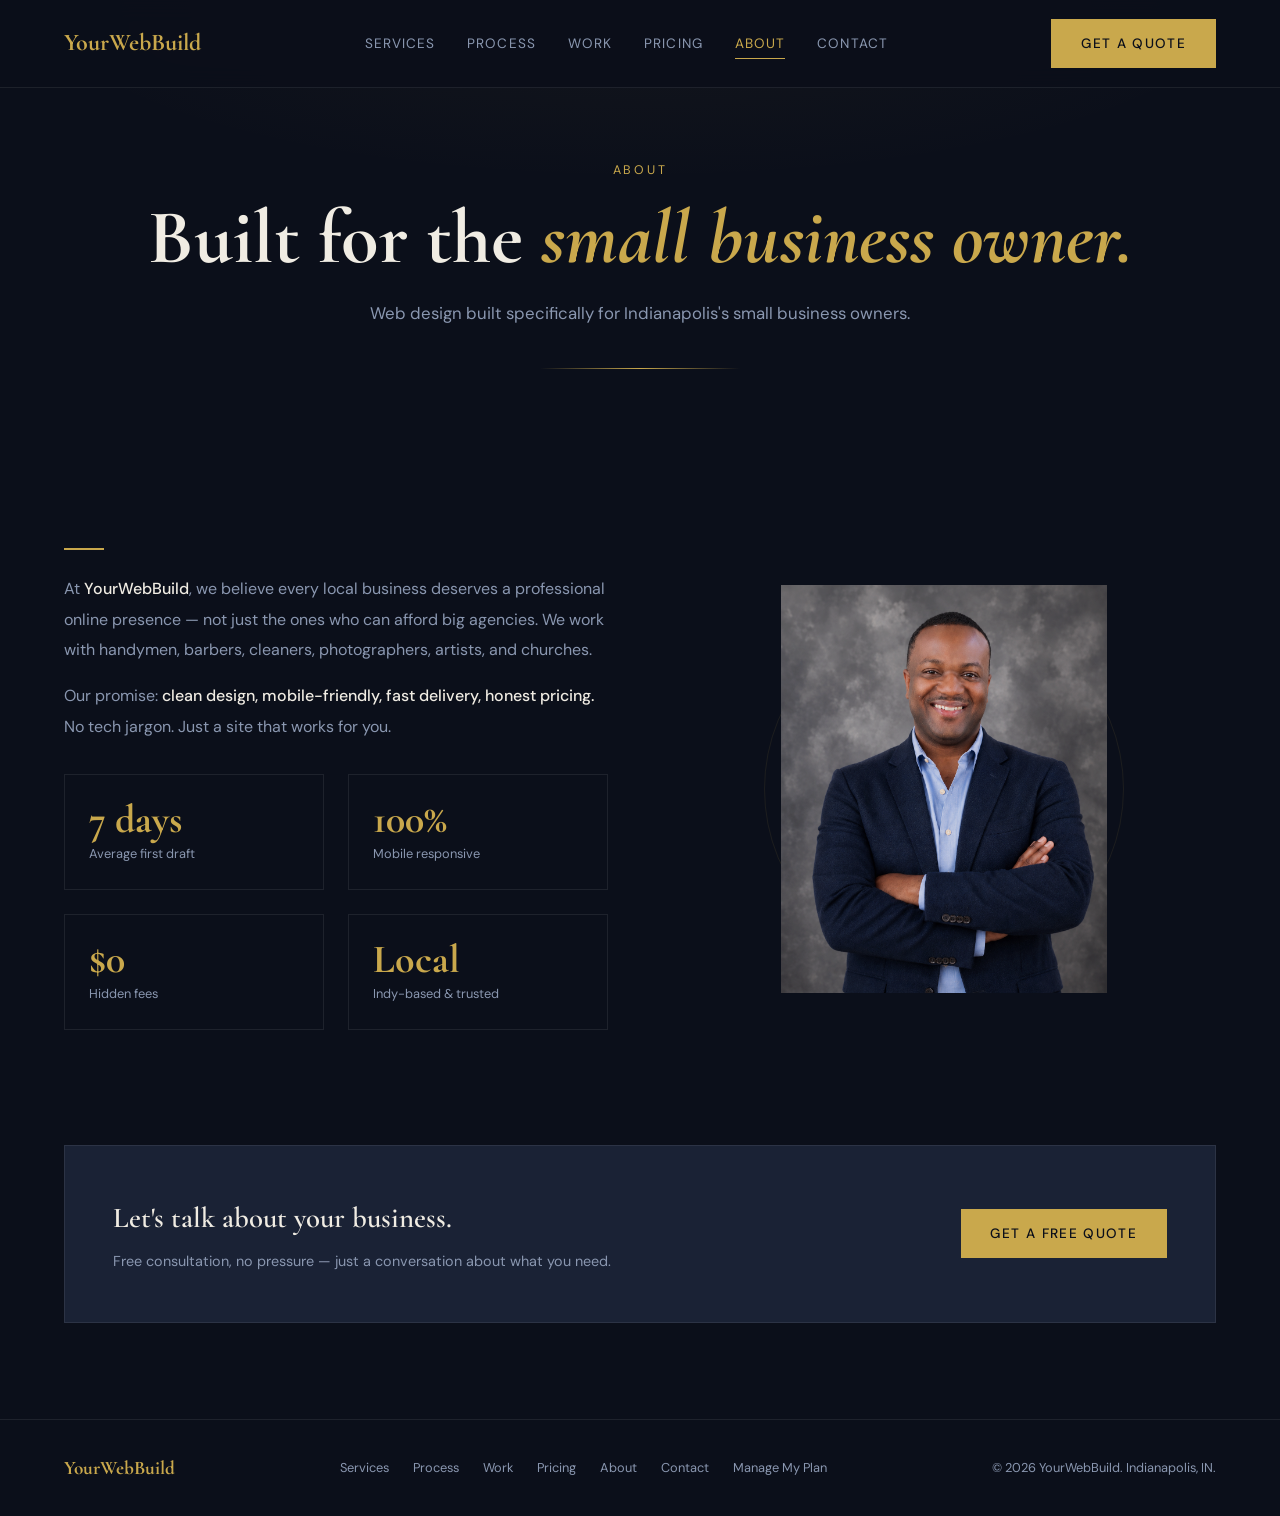
==== about.html @ edeecb87 "Going from a single page to multi page site" ====
<!DOCTYPE html>
<html lang="en">
<head>
<meta charset="UTF-8"/>
<meta name="viewport" content="width=device-width,initial-scale=1.0"/>

<meta name="description" content="YourWebBuild builds professional websites for Indianapolis small businesses — handymen, barbers, cleaners, photographers, artists, and churches. Clean design, honest pricing."/>
<meta name="robots" content="index, follow"/>
<meta property="og:title" content="About | YourWebBuild"/>
<meta property="og:description" content="We believe every local business deserves a professional online presence — not just the ones who can afford big agencies."/>
<meta property="og:type" content="website"/>
<meta property="og:url" content="https://yourwebbuild.com/about.html"/>

<title>About | YourWebBuild</title>
<link rel="preconnect" href="https://fonts.googleapis.com">
<link rel="preconnect" href="https://fonts.gstatic.com" crossorigin>
<link href="https://fonts.googleapis.com/css2?family=Cormorant+Garamond:wght@400;600;700&family=DM+Sans:wght@300;400;500&display=swap" rel="stylesheet"/>
<link rel="icon" type="image/x-icon" href="Images/ywb-blue-tab.png">
<link rel="stylesheet" href="style.css">

<style>
.about-inner{display:grid;grid-template-columns:1fr 1fr;gap:4rem;align-items:center;max-width:1200px;margin:0 auto;}
.about-text p{color:var(--muted);line-height:1.9;margin-bottom:1rem;}
.about-text p strong{color:var(--white);font-weight:500;}
.about-stats{display:grid;grid-template-columns:1fr 1fr;gap:1.5rem;margin-top:2rem;}
.stat{padding:1.5rem;border:1px solid var(--border);transition:border-color .3s,transform .3s cubic-bezier(.22,1,.36,1);}
.stat:hover{border-color:var(--gold);transform:translateY(-2px);}
.stat-num{font-family:'Cormorant Garamond',serif;font-size:2.5rem;font-weight:700;color:var(--gold);line-height:1;}
.stat-label{font-size:.8rem;color:var(--muted);margin-top:.25rem;}

.about-visual{background:none;);border:none;height:520px;display:flex;align-items:center;justify-content:center;position:relative;overflow:hidden;}
.ring{position:absolute;border-radius:50%;border:1px solid #c9a84c18;top:50%;left:50%;transform:translate(-50%,-50%) scale(0);opacity:0;transition:transform 1s cubic-bezier(.22,1,.36,1),opacity 1s ease;}
.about-visual.visible .ring{opacity:1;}
.about-visual.visible .ring1{transform:translate(-50%,-50%) scale(1);width:160px;height:160px;transition-delay:.1s;}
.about-visual.visible .ring2{transform:translate(-50%,-50%) scale(1);width:260px;height:260px;transition-delay:.25s;}
.about-visual.visible .ring3{transform:translate(-50%,-50%) scale(1);width:360px;height:360px;transition-delay:.4s;}
.about-monogram{width:60%;opacity:0;position:relative;z-index:1;transition:opacity .8s ease .5s;}
.about-monogram img{width:100%;display:block;}
.about-visual.visible .about-monogram{opacity:.9;}

@media(max-width:900px){
  .about-inner{grid-template-columns:1fr;}
  .about-visual{height:380px;}
}
</style>
</head>
<body>

<nav id="main-nav">
  <a href="index.html" class="nav-logo">YourWebBuild</a>
  <div class="nav-links" id="navLinks">
    <a href="index.html#services">Services</a>
    <a href="process.html">Process</a>
    <a href="portfolio.html">Work</a>
    <a href="pricing.html">Pricing</a>
    <a href="about.html" class="active">About</a>
    <a href="contact.html">Contact</a>
  </div>
  <div class="nav-right">
    <a href="contact.html" class="btn btn-fill">Get a Quote</a>
    <button class="nav-toggle" id="navToggle" aria-label="Toggle menu" aria-expanded="false">
      <span></span><span></span><span></span>
    </button>
  </div>
</nav>

<div class="page-hero">
  <div class="hero-eyebrow">About</div>
  <h1 class="page-title">Built for the <em>small business owner.</em></h1>
  <p class="page-sub">Web design built specifically for Indianapolis's small business owners.</p>
  <div class="gold-divider"></div>
</div>

<section>
  <div class="about-inner">
    <div class="about-text">
      <div class="gold-line reveal d1"></div>
      <p class="reveal d2">At <strong>YourWebBuild</strong>, we believe every local business deserves a professional online presence — not just the ones who can afford big agencies. We work with handymen, barbers, cleaners, photographers, artists, and churches.</p>
      <p class="reveal d3">Our promise: <strong>clean design, mobile-friendly, fast delivery, honest pricing.</strong> No tech jargon. Just a site that works for you.</p>
      <div class="about-stats">
        <div class="stat reveal d1"><div class="stat-num">7 days</div><div class="stat-label">Average first draft</div></div>
        <div class="stat reveal d2"><div class="stat-num">100%</div><div class="stat-label">Mobile responsive</div></div>
        <div class="stat reveal d3"><div class="stat-num">$0</div><div class="stat-label">Hidden fees</div></div>
        <div class="stat reveal d4"><div class="stat-num">Local</div><div class="stat-label">Indy-based &amp; trusted</div></div>
      </div>
    </div>
    <div class="about-visual reveal-right">
      <div class="ring ring1"></div><div class="ring ring2"></div><div class="ring ring3"></div>
      <div class="about-monogram"><img src="Images/portrait.png"></div>
    </div>
  </div>
</section>

<div class="cta-band reveal">
  <div class="cta-band-text">
    <h3>Let's talk about your business.</h3>
    <p>Free consultation, no pressure — just a conversation about what you need.</p>
  </div>
  <a href="contact.html" class="btn btn-fill">Get a Free Quote</a>
</div>

<footer>
  <div class="footer-logo">YourWebBuild</div>
  <div class="footer-links">
    <a href="index.html#services">Services</a>
    <a href="process.html">Process</a>
    <a href="portfolio.html">Work</a>
    <a href="pricing.html">Pricing</a>
    <a href="about.html">About</a>
    <a href="contact.html">Contact</a>
    <a href="https://billing.stripe.com/p/login/test_aFa7sK5XEgO0h2pbyrfMA00">Manage My Plan</a>
  </div>
  <div class="footer-copy">© 2026 YourWebBuild. Indianapolis, IN.</div>
</footer>

<script src="script.js"></script>
</body>
</html>
---- style.css ----
/* ============================================================
   YourWebBuild — Shared Styles
   Linked on every page. Page-specific styles (hero, pricing
   cards, contact form, etc.) live in each file's own <style>
   block, layered on top of this.
   ============================================================ */

*{margin:0;padding:0;box-sizing:border-box;}
:root{
  --navy:#0b0f1a;--navy2:#111827;--navy3:#1a2235;
  --gold:#c9a84c;--gold2:#e8c96a;--white:#f0ece3;--muted:#8a97b0;--border:#ffffff14;
}
html{scroll-behavior:auto;}
body{background:var(--navy);color:var(--white);font-family:'DM Sans',sans-serif;font-size:16px;line-height:1.7;overflow-x:hidden;}
a{color:inherit;text-decoration:none;}

/* Reveal animations */
.reveal{opacity:0;transform:translateY(38px);transition:opacity .7s cubic-bezier(.22,1,.36,1),transform .7s cubic-bezier(.22,1,.36,1);}
.reveal.visible{opacity:1;transform:translateY(0);}
.reveal-left{opacity:0;transform:translateX(-38px);transition:opacity .7s cubic-bezier(.22,1,.36,1),transform .7s cubic-bezier(.22,1,.36,1);}
.reveal-left.visible{opacity:1;transform:translateX(0);}
.reveal-right{opacity:0;transform:translateX(38px);transition:opacity .7s cubic-bezier(.22,1,.36,1),transform .7s cubic-bezier(.22,1,.36,1);}
.reveal-right.visible{opacity:1;transform:translateX(0);}
.d1{transition-delay:.00s;}.d2{transition-delay:.12s;}.d3{transition-delay:.24s;}.d4{transition-delay:.36s;}.d5{transition-delay:.48s;}

/* Nav — identical on every page; only the active link differs */
nav{position:fixed;top:0;left:0;right:0;z-index:100;display:flex;align-items:center;justify-content:space-between;padding:1.2rem 5%;background:rgba(11,15,26,.92);backdrop-filter:blur(12px);border-bottom:1px solid var(--border);transition:padding .3s;}
nav.scrolled{padding:.8rem 5%;}
.nav-logo{font-family:'Cormorant Garamond',serif;font-size:1.5rem;font-weight:700;color:var(--gold);}
.nav-links{display:flex;gap:2rem;}
.nav-links a{font-size:.85rem;letter-spacing:.08em;text-transform:uppercase;color:var(--muted);transition:color .2s;position:relative;}
.nav-links a::after{content:'';position:absolute;bottom:-4px;left:0;width:0;height:1px;background:var(--gold);transition:width .3s cubic-bezier(.22,1,.36,1);}
.nav-links a:hover{color:var(--gold);}
.nav-links a:hover::after{width:100%;}
.nav-links a.active{color:var(--gold);}
.nav-links a.active::after{width:100%;}

.nav-right{display:flex;align-items:center;gap:1.25rem;position:relative;z-index:101;}

.nav-toggle{display:none;flex-direction:column;justify-content:center;gap:5px;width:26px;height:20px;background:none;border:none;cursor:pointer;padding:0;}
.nav-toggle span{display:block;width:100%;height:2px;background:var(--gold);transition:transform .3s cubic-bezier(.22,1,.36,1),opacity .3s ease;}
.nav-toggle[aria-expanded="true"] span:nth-child(1){transform:translateY(7px) rotate(45deg);}
.nav-toggle[aria-expanded="true"] span:nth-child(2){opacity:0;}
.nav-toggle[aria-expanded="true"] span:nth-child(3){transform:translateY(-7px) rotate(-45deg);}

.btn{display:inline-block;padding:.75rem 1.8rem;border:1px solid var(--gold);color:var(--gold);font-family:'DM Sans',sans-serif;font-size:.85rem;letter-spacing:.1em;text-transform:uppercase;cursor:pointer;transition:all .25s;background:transparent;}
.btn:hover{background:var(--gold);color:var(--navy);}
.btn-fill{background:var(--gold);color:var(--navy);font-weight:500;}
.btn-fill:hover{background:var(--gold2);border-color:var(--gold2);}

section{padding:6rem 5%;}
h2.section-title{font-family:'Cormorant Garamond',serif;font-size:clamp(2rem,4vw,3rem);font-weight:600;color:var(--white);margin-bottom:1.5rem;line-height:2.8rem;}
.section-sub{font-size:.95rem;color:var(--muted);margin-bottom:3rem;}
.gold-line{display:block;width:0;height:2px;background:var(--gold);margin-bottom:1.5rem;transition:width .9s cubic-bezier(.22,1,.36,1);}
.gold-line.visible{width:40px;}

/* Subpage hero — Process / Pricing / About / Contact / Work all open this way */
.page-hero{padding:10rem 5% 4rem;text-align:center;position:relative;overflow:hidden;}
.page-hero::before{content:'';position:absolute;inset:0;background:radial-gradient(ellipse 70% 60% at 50% 0%,#c9a84c0c 0%,transparent 70%);pointer-events:none;}
.hero-eyebrow{font-size:.78rem;letter-spacing:.22em;text-transform:uppercase;color:var(--gold);margin-bottom:1rem;opacity:0;animation:fadeUp .7s cubic-bezier(.22,1,.36,1) .2s forwards;}
.page-title{font-family:'Cormorant Garamond',serif;font-size:clamp(2.8rem,6vw,5rem);font-weight:700;line-height:1.08;margin-bottom:1.2rem;opacity:0;animation:fadeUp .8s cubic-bezier(.22,1,.36,1) .35s forwards;}
.page-title em{font-style:italic;color:var(--gold);}
.page-sub{font-size:1.05rem;color:var(--muted);max-width:560px;margin:0 auto 1.5rem;opacity:0;animation:fadeUp .8s cubic-bezier(.22,1,.36,1) .5s forwards;}
.gold-divider{width:0;height:1px;background:linear-gradient(90deg,transparent,var(--gold),transparent);margin:2.5rem auto 0;animation:expandLine 1s cubic-bezier(.22,1,.36,1) .8s forwards;}
@keyframes expandLine{to{width:200px;}}
@keyframes fadeUp{from{opacity:0;transform:translateY(28px);}to{opacity:1;transform:translateY(0);}}

/* CTA band — closes out every subpage */
.cta-band{margin:0 5% 6rem;border:1px solid var(--border);background:var(--navy3);padding:3rem;display:flex;align-items:center;justify-content:space-between;gap:2rem;flex-wrap:wrap;}
.cta-band-text h3{font-family:'Cormorant Garamond',serif;font-size:1.8rem;font-weight:600;margin-bottom:.4rem;}
.cta-band-text p{font-size:.9rem;color:var(--muted);}

footer{padding:2rem 5%;border-top:1px solid var(--border);display:flex;align-items:center;justify-content:space-between;flex-wrap:wrap;gap:1rem;}
.footer-logo{font-family:'Cormorant Garamond',serif;font-size:1.2rem;font-weight:700;color:var(--gold);}
.footer-copy{font-size:.8rem;color:var(--muted);}
.footer-links{display:flex;gap:1.5rem;flex-wrap:wrap;}
.footer-links a{font-size:.8rem;color:var(--muted);}
.footer-links a:hover{color:var(--gold);}

@media(max-width:900px){
  .nav-toggle{display:flex;}

  /* backdrop-filter on nav makes nav the "containing block" for any
     position:fixed element inside it — including .nav-links. That
     traps the full-screen menu inside nav's own ~70px-tall box
     instead of the real viewport. Turning it off here is the fix. */
  nav{backdrop-filter:none;}

  .nav-links{
    position:fixed;
    inset:0;
    background:var(--navy);
    display:flex;
    flex-direction:column;
    align-items:center;
    justify-content:center;
    gap:2.2rem;
    transform:translateY(-100%);
    opacity:0;
    pointer-events:none;
    transition:transform .35s cubic-bezier(.22,1,.36,1),opacity .35s ease;
    z-index:90;
  }
  .nav-links.open{
    transform:translateY(0);
    opacity:1;
    pointer-events:auto;
  }
  .nav-links a{font-size:1.15rem;}
  .nav-links a::after{display:none;}
  body.nav-open{overflow:hidden;}
}
@media(max-width:640px){
  .cta-band{flex-direction:column;text-align:center;}
  .nav-right .btn-fill{padding:.6rem 1.1rem;font-size:.75rem;}
}
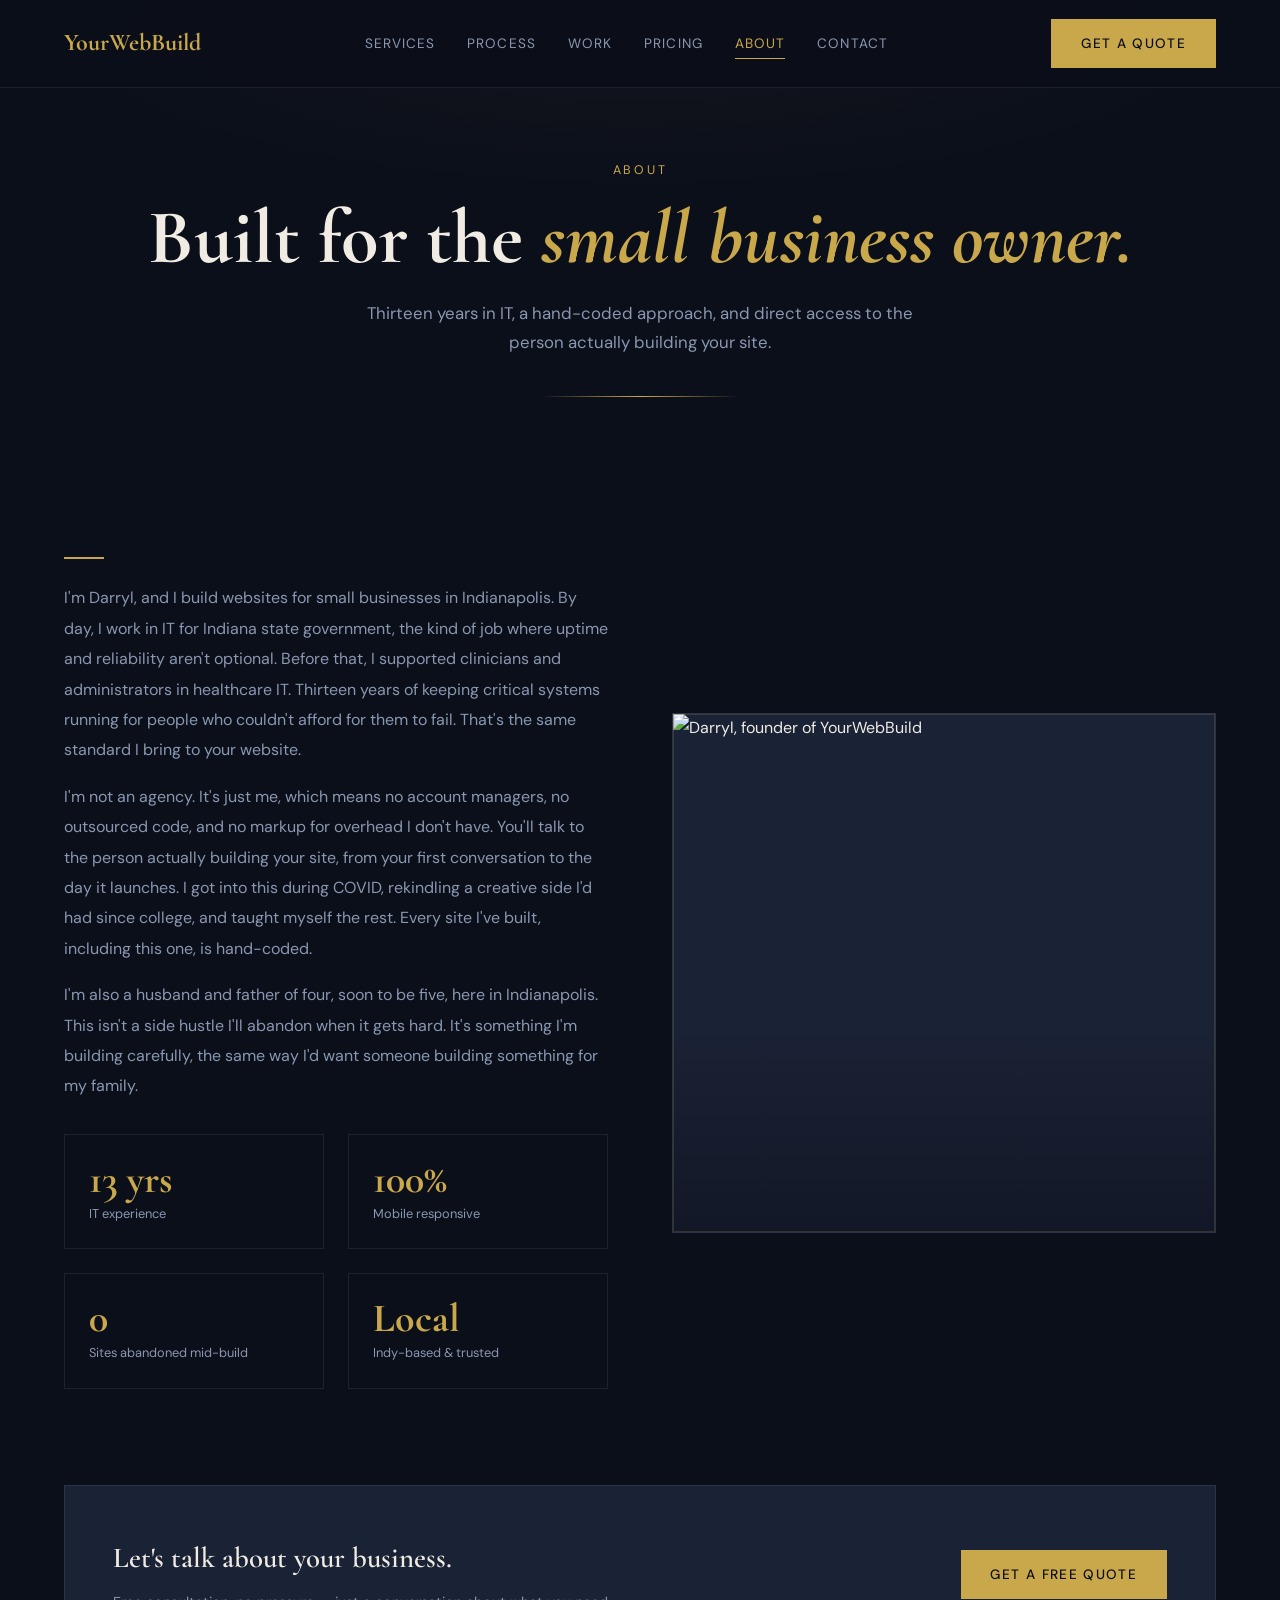
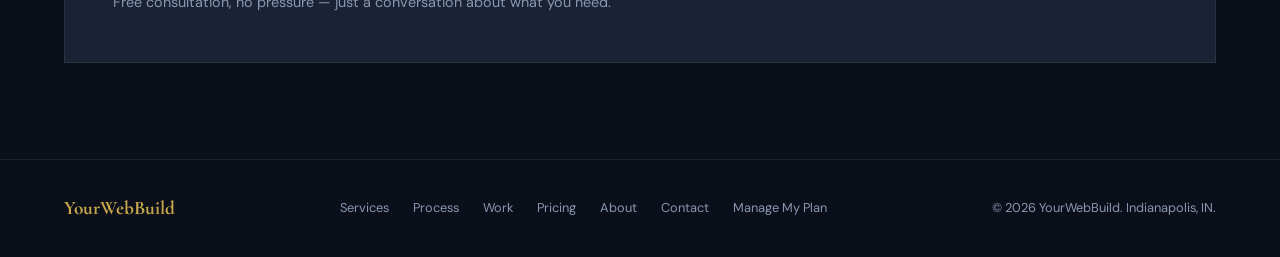
==== commit 499c04eb: "Updated the About page" ====
--- a/about.html
+++ b/about.html
@@ -4,10 +4,10 @@
 <meta charset="UTF-8"/>
 <meta name="viewport" content="width=device-width,initial-scale=1.0"/>
 
-<meta name="description" content="YourWebBuild builds professional websites for Indianapolis small businesses — handymen, barbers, cleaners, photographers, artists, and churches. Clean design, honest pricing."/>
+<meta name="description" content="Meet Darryl, the Indianapolis web developer behind YourWebBuild. 13 years in IT, a hand-coded approach, and direct access to the person actually building your site."/>
 <meta name="robots" content="index, follow"/>
 <meta property="og:title" content="About | YourWebBuild"/>
-<meta property="og:description" content="We believe every local business deserves a professional online presence — not just the ones who can afford big agencies."/>
+<meta property="og:description" content="13 years in IT, no agency markup, no outsourced code. Just the person building your website, start to finish."/>
 <meta property="og:type" content="website"/>
 <meta property="og:url" content="https://yourwebbuild.com/about.html"/>
 
@@ -28,15 +28,11 @@
 .stat-num{font-family:'Cormorant Garamond',serif;font-size:2.5rem;font-weight:700;color:var(--gold);line-height:1;}
 .stat-label{font-size:.8rem;color:var(--muted);margin-top:.25rem;}
 
-.about-visual{background:none;);border:none;height:520px;display:flex;align-items:center;justify-content:center;position:relative;overflow:hidden;}
-.ring{position:absolute;border-radius:50%;border:1px solid #c9a84c18;top:50%;left:50%;transform:translate(-50%,-50%) scale(0);opacity:0;transition:transform 1s cubic-bezier(.22,1,.36,1),opacity 1s ease;}
-.about-visual.visible .ring{opacity:1;}
-.about-visual.visible .ring1{transform:translate(-50%,-50%) scale(1);width:160px;height:160px;transition-delay:.1s;}
-.about-visual.visible .ring2{transform:translate(-50%,-50%) scale(1);width:260px;height:260px;transition-delay:.25s;}
-.about-visual.visible .ring3{transform:translate(-50%,-50%) scale(1);width:360px;height:360px;transition-delay:.4s;}
-.about-monogram{width:60%;opacity:0;position:relative;z-index:1;transition:opacity .8s ease .5s;}
-.about-monogram img{width:100%;display:block;}
-.about-visual.visible .about-monogram{opacity:.9;}
+.about-visual{background:var(--navy3);border:1px solid var(--border);height:520px;position:relative;overflow:hidden;}
+.about-visual img{width:100%;height:100%;object-fit:cover;object-position:50% 18%;display:block;opacity:0;transform:scale(1.04);transition:opacity 1s ease .15s,transform 1.1s cubic-bezier(.22,1,.36,1) .15s;}
+.about-visual.visible img{opacity:1;transform:scale(1);}
+.about-visual::after{content:'';position:absolute;inset:0;background:linear-gradient(180deg,transparent 60%,rgba(11,15,26,.55) 100%);pointer-events:none;}
+.about-visual::before{content:'';position:absolute;inset:0;border:1px solid #c9a84c30;z-index:1;pointer-events:none;}
 
 @media(max-width:900px){
   .about-inner{grid-template-columns:1fr;}
@@ -67,7 +63,7 @@
 <div class="page-hero">
   <div class="hero-eyebrow">About</div>
   <h1 class="page-title">Built for the <em>small business owner.</em></h1>
-  <p class="page-sub">Web design built specifically for Indianapolis's small business owners.</p>
+  <p class="page-sub">Thirteen years in IT, a hand-coded approach, and direct access to the person actually building your site.</p>
   <div class="gold-divider"></div>
 </div>
 
@@ -75,18 +71,18 @@
   <div class="about-inner">
     <div class="about-text">
       <div class="gold-line reveal d1"></div>
-      <p class="reveal d2">At <strong>YourWebBuild</strong>, we believe every local business deserves a professional online presence — not just the ones who can afford big agencies. We work with handymen, barbers, cleaners, photographers, artists, and churches.</p>
-      <p class="reveal d3">Our promise: <strong>clean design, mobile-friendly, fast delivery, honest pricing.</strong> No tech jargon. Just a site that works for you.</p>
+      <p class="reveal d2">I'm Darryl, and I build websites for small businesses in Indianapolis. By day, I work in IT for Indiana state government, the kind of job where uptime and reliability aren't optional. Before that, I supported clinicians and administrators in healthcare IT. Thirteen years of keeping critical systems running for people who couldn't afford for them to fail. That's the same standard I bring to your website.</p>
+      <p class="reveal d3">I'm not an agency. It's just me, which means no account managers, no outsourced code, and no markup for overhead I don't have. You'll talk to the person actually building your site, from your first conversation to the day it launches. I got into this during COVID, rekindling a creative side I'd had since college, and taught myself the rest. Every site I've built, including this one, is hand-coded.</p>
+      <p class="reveal d4">I'm also a husband and father of four, soon to be five, here in Indianapolis. This isn't a side hustle I'll abandon when it gets hard. It's something I'm building carefully, the same way I'd want someone building something for my family.</p>
       <div class="about-stats">
-        <div class="stat reveal d1"><div class="stat-num">7 days</div><div class="stat-label">Average first draft</div></div>
+        <div class="stat reveal d1"><div class="stat-num">13 yrs</div><div class="stat-label">IT experience</div></div>
         <div class="stat reveal d2"><div class="stat-num">100%</div><div class="stat-label">Mobile responsive</div></div>
-        <div class="stat reveal d3"><div class="stat-num">$0</div><div class="stat-label">Hidden fees</div></div>
+        <div class="stat reveal d3"><div class="stat-num">0</div><div class="stat-label">Sites abandoned mid-build</div></div>
         <div class="stat reveal d4"><div class="stat-num">Local</div><div class="stat-label">Indy-based &amp; trusted</div></div>
       </div>
     </div>
     <div class="about-visual reveal-right">
-      <div class="ring ring1"></div><div class="ring ring2"></div><div class="ring ring3"></div>
-      <div class="about-monogram"><img src="Images/portrait.png"></div>
+      <img src="Images/about-me.png" alt="Darryl, founder of YourWebBuild" />
     </div>
   </div>
 </section>
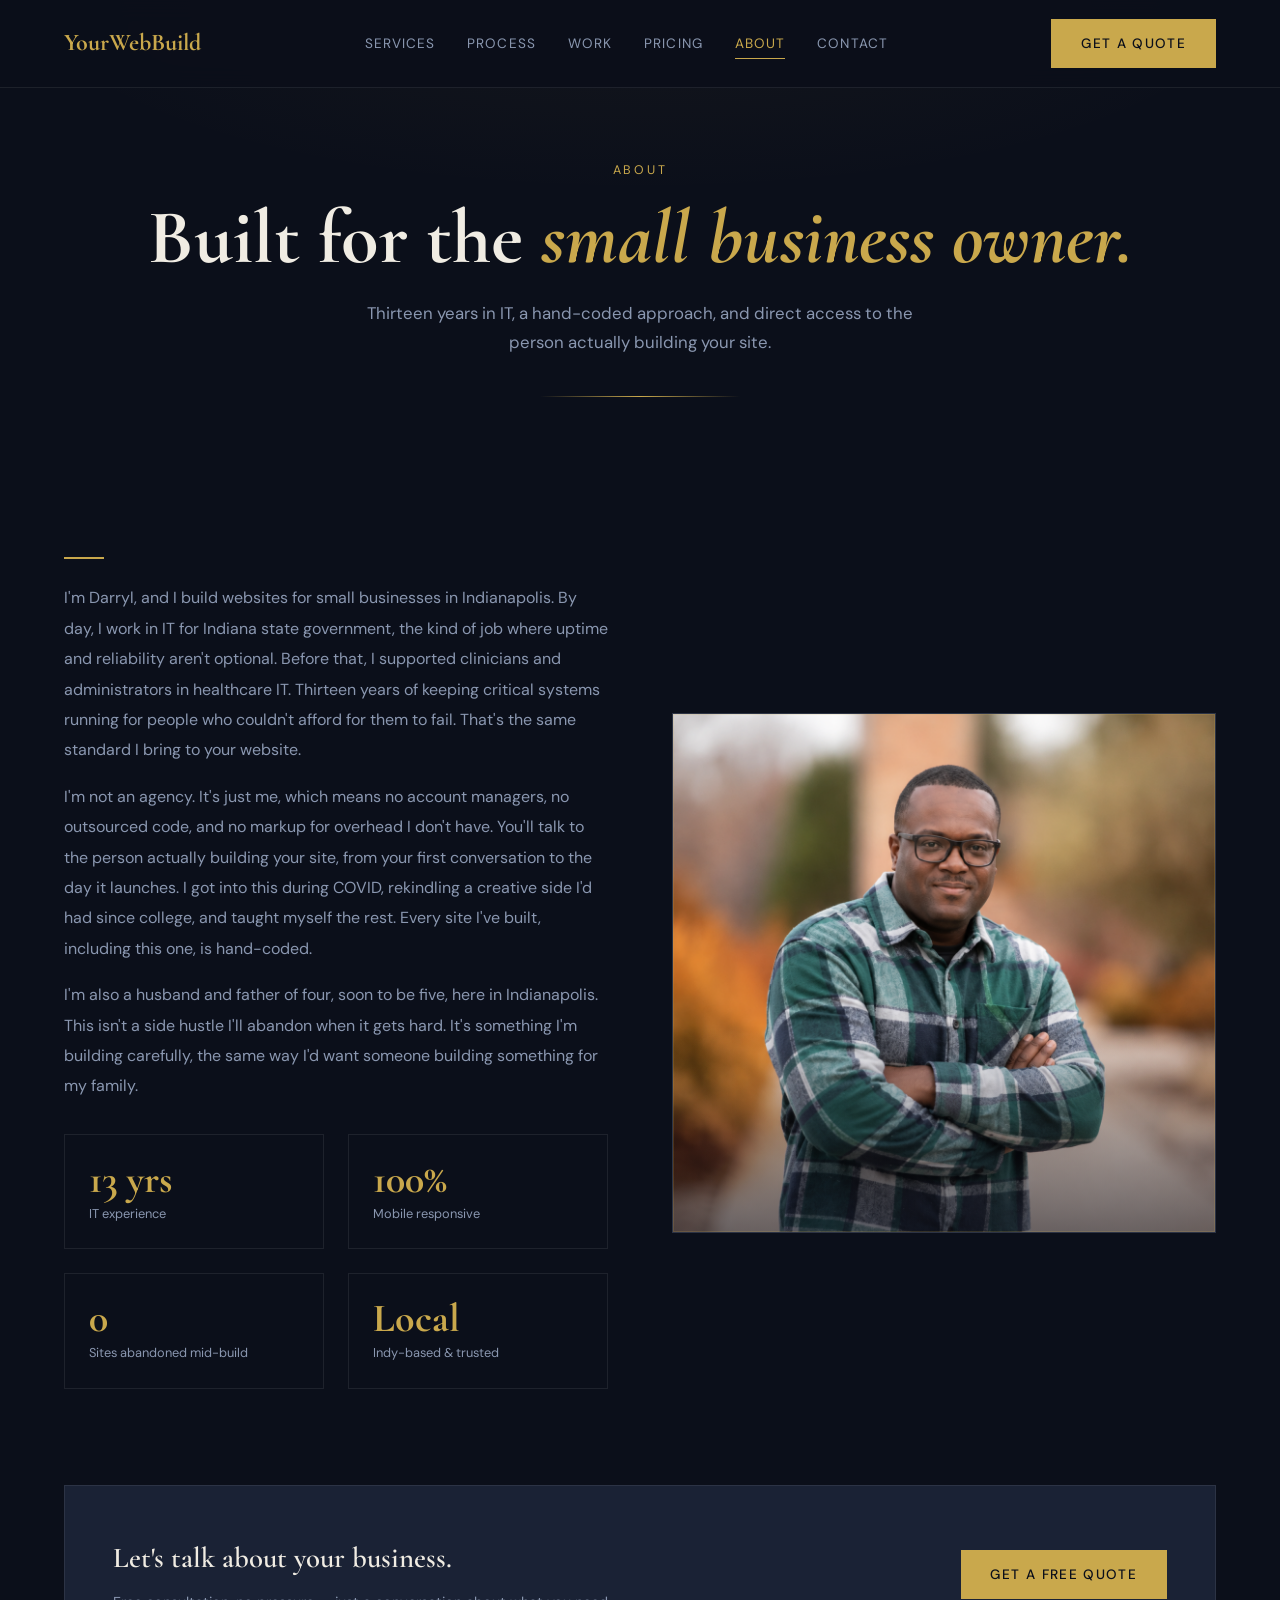
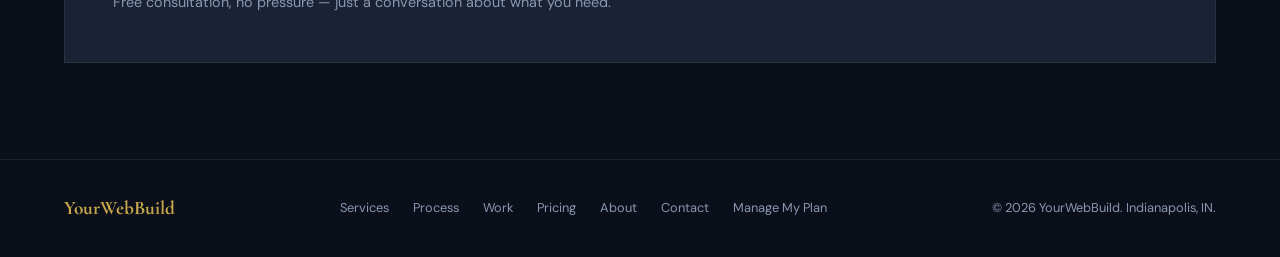
==== commit 5608e5e5: "Update Stripe billing link in about.html" ====
--- a/about.html
+++ b/about.html
@@ -104,7 +104,7 @@
     <a href="pricing.html">Pricing</a>
     <a href="about.html">About</a>
     <a href="contact.html">Contact</a>
-    <a href="https://billing.stripe.com/p/login/test_aFa7sK5XEgO0h2pbyrfMA00">Manage My Plan</a>
+    <a href="https://billing.stripe.com/p/login/aFa7sK5XEgO0h2pbyrfMA00">Manage My Plan</a>
   </div>
   <div class="footer-copy">© 2026 YourWebBuild. Indianapolis, IN.</div>
 </footer>
--- a/style.css
+++ b/style.css
@@ -10,8 +10,8 @@
   --navy:#0b0f1a;--navy2:#111827;--navy3:#1a2235;
   --gold:#c9a84c;--gold2:#e8c96a;--white:#f0ece3;--muted:#8a97b0;--border:#ffffff14;
 }
-html{scroll-behavior:auto;}
-body{background:var(--navy);color:var(--white);font-family:'DM Sans',sans-serif;font-size:16px;line-height:1.7;overflow-x:hidden;}
+html{scroll-behavior:auto;overflow-x:hidden;}
+body{background:var(--navy);color:var(--white);font-family:'DM Sans',sans-serif;font-size:16px;line-height:1.7;overflow-x:hidden;max-width:100%;}
 a{color:inherit;text-decoration:none;}
 
 /* Reveal animations */
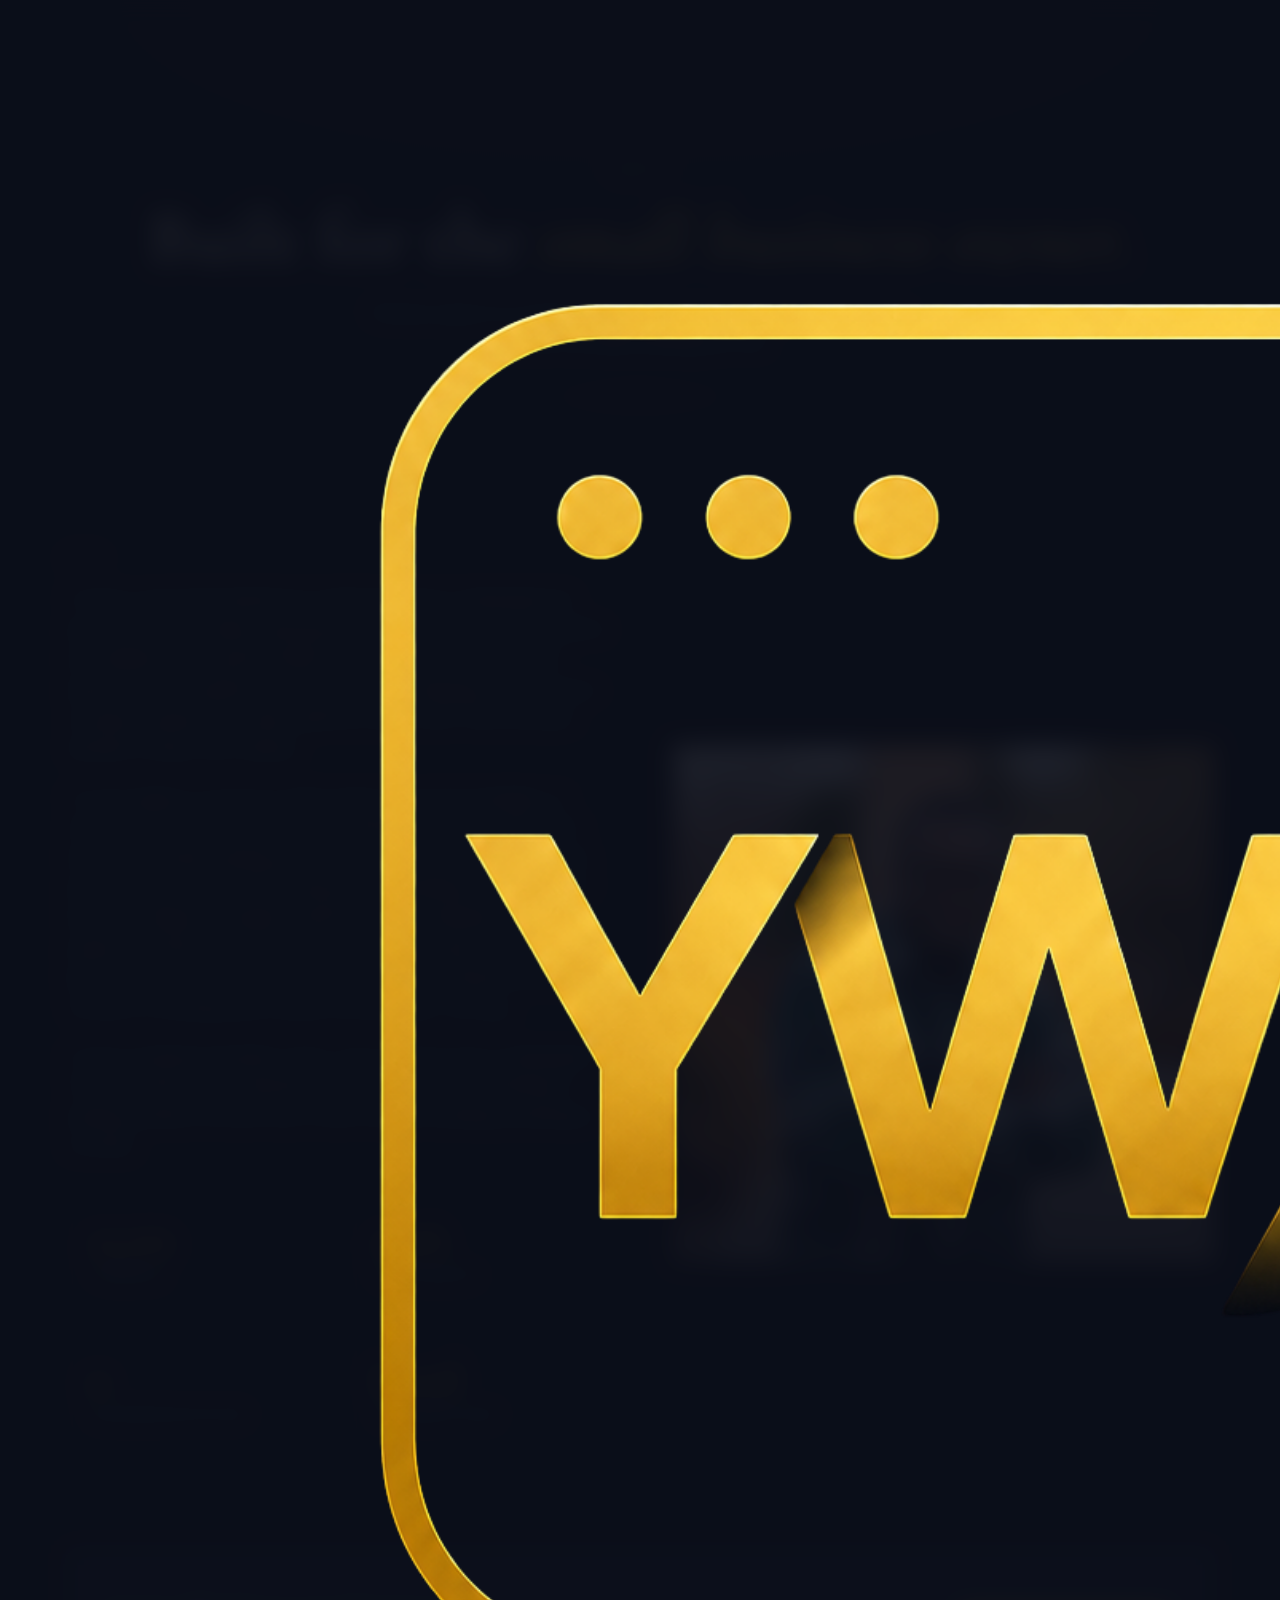
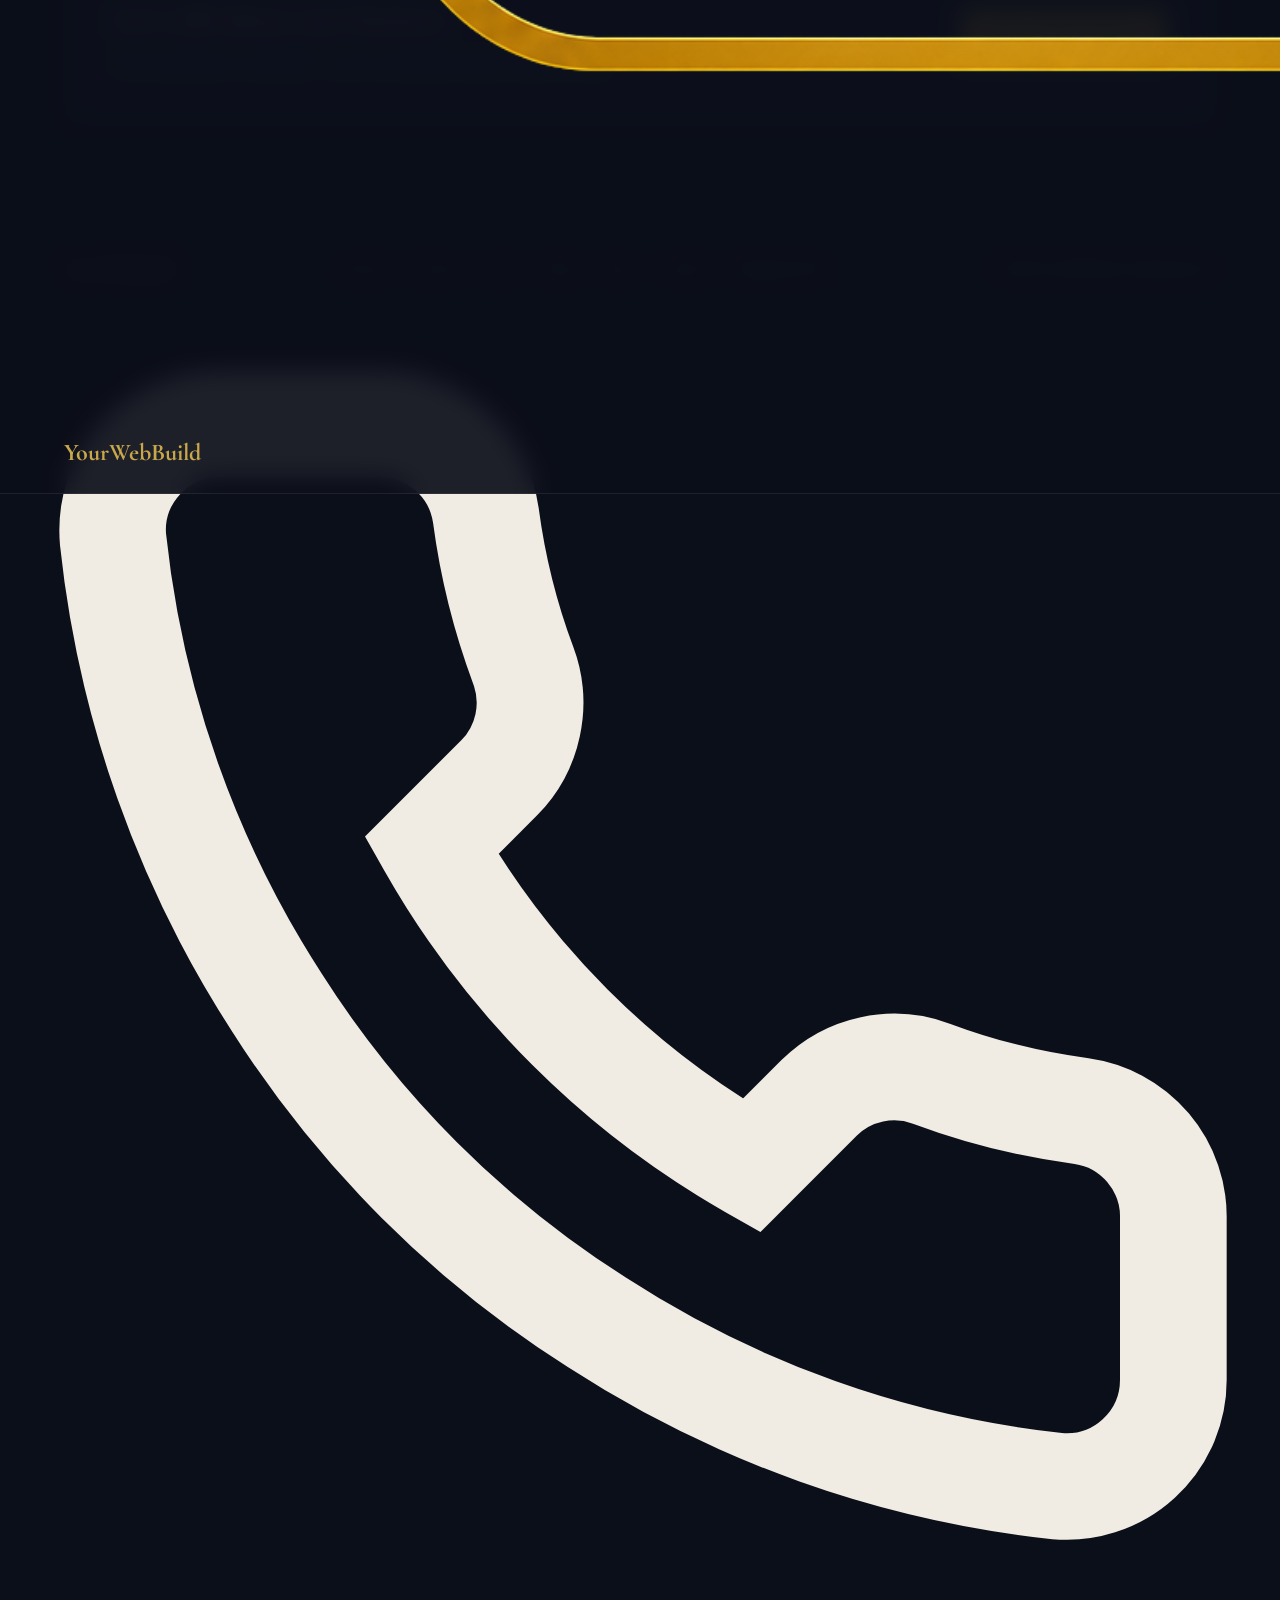
==== commit ab771d88: "Add files via upload" ====
--- a/about.html
+++ b/about.html
@@ -43,7 +43,7 @@
 <body>
 
 <nav id="main-nav">
-  <a href="index.html" class="nav-logo">YourWebBuild</a>
+  <a href="index.html" class="nav-logo"><img src="Images/ywb-gold.png" alt="logo"><span class="hide-text"> YourWebBuild </span></a> 
   <div class="nav-links" id="navLinks">
     <a href="index.html#services">Services</a>
     <a href="process.html">Process</a>
@@ -72,7 +72,7 @@
     <div class="about-text">
       <div class="gold-line reveal d1"></div>
       <p class="reveal d2">I'm Darryl, and I build websites for small businesses in Indianapolis. By day, I work in IT for Indiana state government, the kind of job where uptime and reliability aren't optional. Before that, I supported clinicians and administrators in healthcare IT. Thirteen years of keeping critical systems running for people who couldn't afford for them to fail. That's the same standard I bring to your website.</p>
-      <p class="reveal d3">I'm not an agency. It's just me, which means no account managers, no outsourced code, and no markup for overhead I don't have. You'll talk to the person actually building your site, from your first conversation to the day it launches. I got into this during COVID, rekindling a creative side I'd had since college, and taught myself the rest. Every site I've built, including this one, is hand-coded.</p>
+      <p class="reveal d3">I'm not an agency. It's just me, which means no account managers, no outsourced code, and no markup for overhead I don't have. You'll talk to the person actually building your site, from your first conversation to the day it launches. I got into this during COVID, rekindling a creative side I'd had since college, and taught myself the rest. No templates, no page builders. I architect every site myself and use AI to help write the code faster, the same way a contractor uses power tools instead of hand saws. The skill is in knowing what to build, not how slowly I can type.</p>
       <p class="reveal d4">I'm also a husband and father of four, soon to be five, here in Indianapolis. This isn't a side hustle I'll abandon when it gets hard. It's something I'm building carefully, the same way I'd want someone building something for my family.</p>
       <div class="about-stats">
         <div class="stat reveal d1"><div class="stat-num">13 yrs</div><div class="stat-label">IT experience</div></div>
@@ -109,6 +109,14 @@
   <div class="footer-copy">© 2026 YourWebBuild. Indianapolis, IN.</div>
 </footer>
 
+<a href="tel:+13177312108" class="call-fab" aria-label="Call YourWebBuild">
+	  <svg viewBox="0 0 24 24" fill="none" stroke="currentColor" stroke-width="2">
+		<path d="M22 16.92v3a2 2 0 0 1-2.18 2 19.79 19.79 0 0 1-8.63-3.07 19.5 19.5 0 0 1-6-6 19.79 19.79 0 0 1-3.07-8.67A2 2 0 0 1 4.11 2h3a2 2 0 0 1 2 1.72c.127.96.361 1.903.7 2.81a2 2 0 0 1-.45 2.11L8.09 9.91a16 16 0 0 0 6 6l1.27-1.27a2 2 0 0 1 2.11-.45c.907.339 1.85.573 2.81.7A2 2 0 0 1 22 16.92z"/>
+	  </svg>
+	</a>
+
 <script src="script.js"></script>
+
+
 </body>
 </html>
